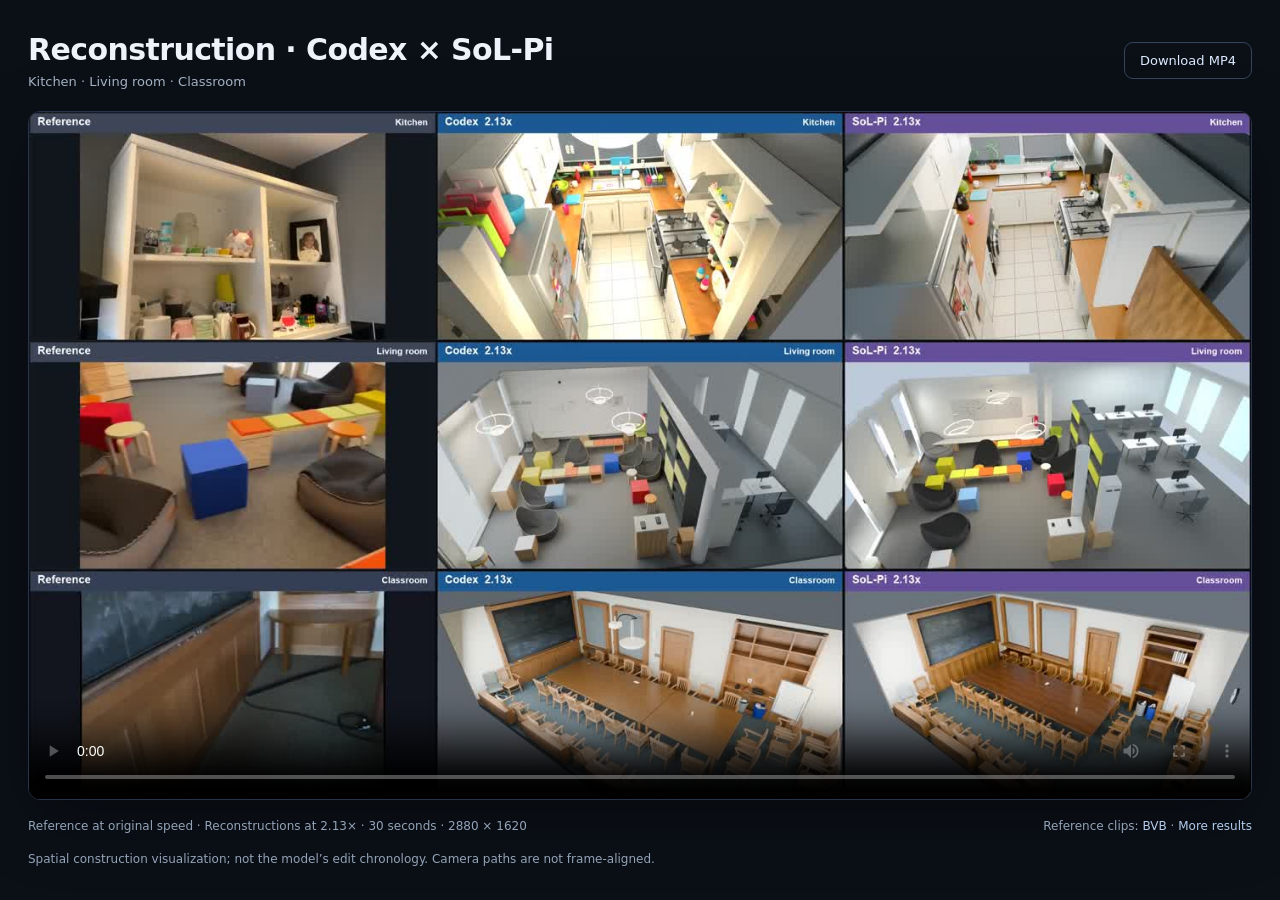
==== reconstruction/index.html @ 5b244b0e "Add standalone video reconstruction comparison page" ====
<!doctype html>
<html lang="en">
<head>
  <meta charset="utf-8">
  <meta name="viewport" content="width=device-width, initial-scale=1">
  <meta name="description" content="Three video-to-3D reconstruction scenes: reference video, Codex and SoL-Pi, playing together in a 30-second comparison.">
  <title>Reconstruction · Codex × SoL-Pi</title>
  <style>
    :root{color-scheme:dark;font-family:Inter,system-ui,-apple-system,BlinkMacSystemFont,"Segoe UI",sans-serif;background:#0b1017;color:#eef3fa}
    *{box-sizing:border-box}body{margin:0}main{max-width:1660px;margin:auto;padding:32px 28px 24px}
    header{display:flex;align-items:center;justify-content:space-between;gap:20px;margin-bottom:22px}
    h1{font-size:clamp(20px,2.6vw,30px);font-weight:550;letter-spacing:-.6px;margin:0}
    .subtitle{font-size:13px;color:#a4b1c2;margin:7px 0 0}.download{flex-shrink:0;display:inline-block;padding:10px 15px;border:1px solid #34445b;border-radius:9px;color:#dbeaff;text-decoration:none;font-size:13px}
    .download:hover{background:#1c2b40}a:focus-visible{outline:2px solid #9ec5ff;outline-offset:4px}
    .screen{overflow:hidden;border:1px solid #283449;border-radius:12px;background:#070a0f;box-shadow:0 20px 70px #0005}
    video{display:block;width:100%;aspect-ratio:16/9;background:#070a0f}
    footer{display:flex;justify-content:space-between;gap:12px;flex-wrap:wrap;margin-top:16px;font-size:12px;line-height:1.7;color:#93a3b8}footer a{color:#b3cced;text-decoration:none}
    @media(max-width:640px){main{padding:20px 12px}header{align-items:flex-start;gap:12px}.download{padding:8px 10px}.screen{border-radius:7px}}
  </style>
</head>
<body>
  <main>
    <header>
      <div><h1>Reconstruction · Codex × SoL-Pi</h1><p class="subtitle">Kitchen · Living room · Classroom</p></div>
      <a class="download" href="comparison.mp4" download="reconstruction-codex-solpi.mp4">Download MP4</a>
    </header>
    <div class="screen">
      <video controls playsinline preload="metadata" poster="poster.jpg" aria-label="Nine-panel reconstruction comparison: reference, Codex and SoL-Pi for kitchen, living room and classroom">
        <source src="comparison.mp4" type="video/mp4">
        Your browser does not support this video. <a href="comparison.mp4">Download it here.</a>
      </video>
    </div>
    <footer>
      <span>Reference at original speed · Reconstructions at 2.13× · 30 seconds · 2880 × 1620</span>
      <span>Reference clips: <a href="https://yoloytang.me/BVB/">BVB</a> · <a href="../">More results</a></span>
      <span>Spatial construction visualization; not the model’s edit chronology. Camera paths are not frame-aligned.</span>
    </footer>
  </main>
</body>
</html>
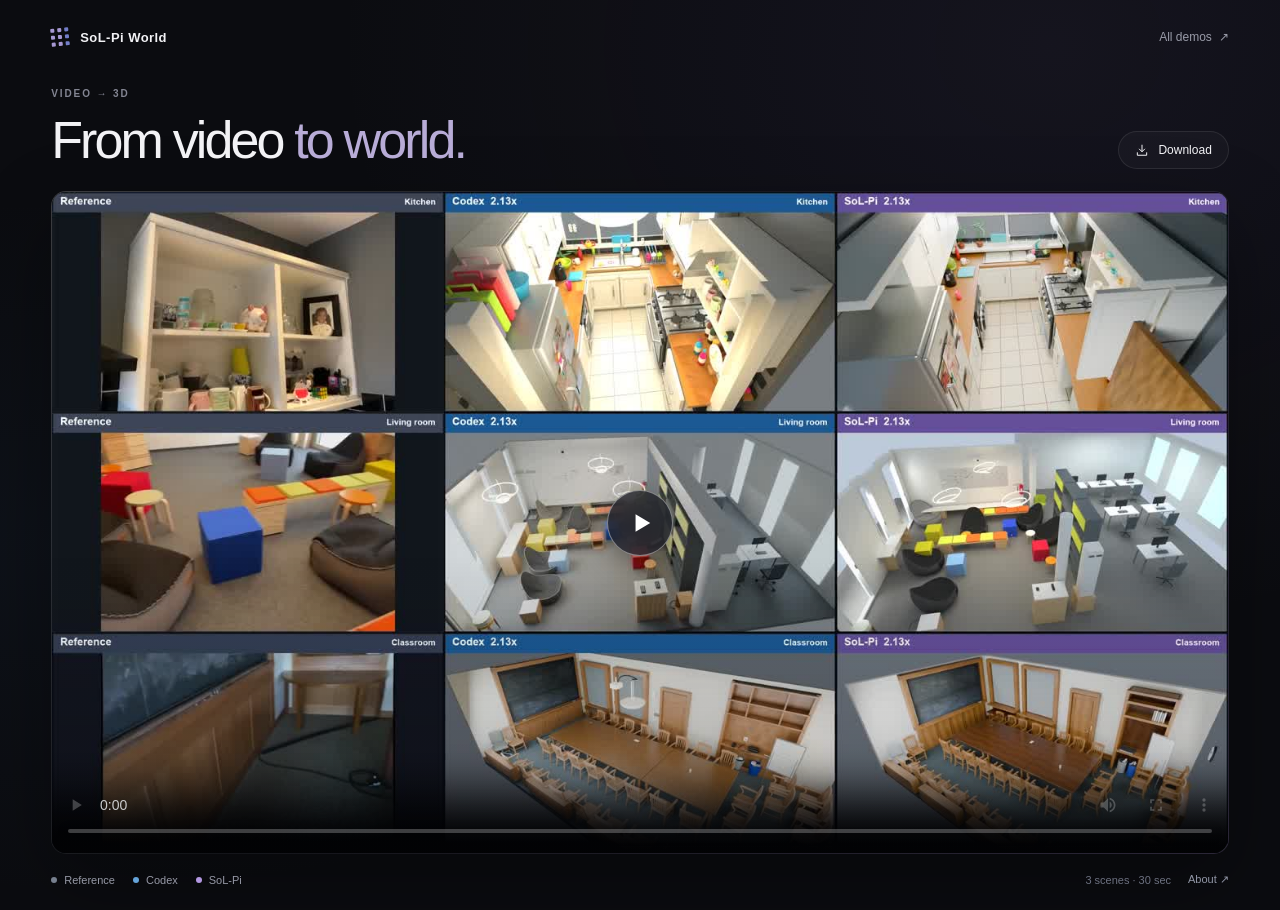
==== commit 24b8eb90: "Simplify reconstruction page with focused video presentation" ====
--- a/reconstruction/index.html
+++ b/reconstruction/index.html
@@ -1,40 +1,28 @@
 <!doctype html>
 <html lang="en">
 <head>
-  <meta charset="utf-8">
-  <meta name="viewport" content="width=device-width, initial-scale=1">
-  <meta name="description" content="Three video-to-3D reconstruction scenes: reference video, Codex and SoL-Pi, playing together in a 30-second comparison.">
-  <title>Reconstruction · Codex × SoL-Pi</title>
-  <style>
-    :root{color-scheme:dark;font-family:Inter,system-ui,-apple-system,BlinkMacSystemFont,"Segoe UI",sans-serif;background:#0b1017;color:#eef3fa}
-    *{box-sizing:border-box}body{margin:0}main{max-width:1660px;margin:auto;padding:32px 28px 24px}
-    header{display:flex;align-items:center;justify-content:space-between;gap:20px;margin-bottom:22px}
-    h1{font-size:clamp(20px,2.6vw,30px);font-weight:550;letter-spacing:-.6px;margin:0}
-    .subtitle{font-size:13px;color:#a4b1c2;margin:7px 0 0}.download{flex-shrink:0;display:inline-block;padding:10px 15px;border:1px solid #34445b;border-radius:9px;color:#dbeaff;text-decoration:none;font-size:13px}
-    .download:hover{background:#1c2b40}a:focus-visible{outline:2px solid #9ec5ff;outline-offset:4px}
-    .screen{overflow:hidden;border:1px solid #283449;border-radius:12px;background:#070a0f;box-shadow:0 20px 70px #0005}
-    video{display:block;width:100%;aspect-ratio:16/9;background:#070a0f}
-    footer{display:flex;justify-content:space-between;gap:12px;flex-wrap:wrap;margin-top:16px;font-size:12px;line-height:1.7;color:#93a3b8}footer a{color:#b3cced;text-decoration:none}
-    @media(max-width:640px){main{padding:20px 12px}header{align-items:flex-start;gap:12px}.download{padding:8px 10px}.screen{border-radius:7px}}
-  </style>
+<meta charset="utf-8">
+<meta name="viewport" content="width=device-width,initial-scale=1">
+<meta name="description" content="From video to world. Three scenes reconstructed with Codex and SoL-Pi.">
+<meta name="theme-color" content="#0b0c10">
+<title>Reconstruction · SoL-Pi World</title>
+<style>
+:root{color-scheme:dark;font-family:Inter,-apple-system,BlinkMacSystemFont,"Segoe UI",sans-serif;background:#0b0c10;color:#f2f2f5}*{box-sizing:border-box}body{margin:0;background:radial-gradient(ellipse at 82% 5%,#6554931c,transparent 48%),radial-gradient(ellipse at 5% 60%,#284a7117,transparent 45%);min-height:100vh}a{color:inherit;text-decoration:none}button{font:inherit}main{max-width:1480px;margin:auto;padding:28px 4vw 24px}.nav{display:flex;align-items:center;justify-content:space-between;margin-bottom:42px}.brand{display:flex;align-items:center;gap:11px;font-size:13px;font-weight:600;letter-spacing:.035em}.mark{display:grid;grid-template-columns:repeat(3,4px);gap:3px;transform:rotate(-6deg)}.mark i{height:4px;border-radius:1px;background:#a798d3}.mark i:nth-child(3n){background:#737ec9}.nav-link{display:flex;align-items:center;gap:7px;color:#999ba8;font-size:12px}.nav-link:hover{color:#fff}.intro{display:flex;align-items:flex-end;justify-content:space-between;gap:20px;margin-bottom:22px}h1{font-size:clamp(29px,4.3vw,52px);line-height:1.1;letter-spacing:-.055em;font-weight:500;margin:0}h1 span{color:#b8acd7}.eyebrow{font-size:10px;font-weight:600;letter-spacing:.19em;color:#838592;margin-bottom:13px}.download{display:inline-flex;align-items:center;gap:9px;background:#ffffff07;border:1px solid #ffffff17;border-radius:99px;padding:11px 16px;font-size:12px;white-space:nowrap;transition:background .2s,border-color .2s}.download:hover{background:#ffffff10;border-color:#ffffff40}.download svg{width:14px;height:14px}.frame{padding:1px;border-radius:15px;background:linear-gradient(130deg,#ffffff32,#ffffff08 40%,#a48acd35);box-shadow:0 28px 80px #0005}.screen{position:relative;border-radius:14px;overflow:hidden;background:#080a0e}video{display:block;width:100%;aspect-ratio:16/9}.play{position:absolute;inset:0;display:grid;place-items:center;width:100%;border:0;color:white;cursor:pointer;background:linear-gradient(0deg,#07091140,transparent 45%);transition:opacity .2s}.play[hidden]{display:none}.play span{display:grid;place-items:center;width:66px;height:66px;border-radius:50%;border:1px solid #ffffff66;background:#141621bd;box-shadow:0 8px 30px #0006;backdrop-filter:blur(12px);transition:transform .2s,background .2s}.play:hover span{transform:scale(1.08);background:#625079df}.play svg{width:22px;margin-left:4px}.meta{display:flex;align-items:center;justify-content:space-between;gap:14px;margin-top:19px;font-size:11px;color:#9699a6}.legend{display:flex;gap:18px;align-items:center}.legend span{display:flex;align-items:center;gap:7px}.dot{height:6px;width:6px;border-radius:50%;background:#77808f}.dot.blue{background:#65a4da}.dot.purple{background:#b398e2}.right{display:flex;align-items:center;gap:17px}.duration{color:#6c7180;font-variant-numeric:tabular-nums}.info{position:relative}summary{list-style:none;cursor:pointer;color:#9196a6}summary::-webkit-details-marker{display:none}summary:hover{color:#ddd}.note{position:absolute;right:0;bottom:29px;width:min(320px,80vw);padding:17px 19px;border:1px solid #373543;border-radius:12px;background:#191a23;box-shadow:0 12px 35px #0006;line-height:1.75;color:#b6b8c5;z-index:2}.note p{margin:0 0 9px}.note a{color:#c4b1f0}.note p:last-child{margin-bottom:0}:focus-visible{outline:2px solid #bcade8;outline-offset:5px}@media(max-width:600px){main{padding:22px 16px}.nav{margin-bottom:32px}.intro{align-items:center;gap:12px}h1{font-size:32px}.eyebrow{font-size:9px}.download{padding:10px}.download .label{display:none}.frame{border-radius:10px}.screen{border-radius:9px}.play span{width:48px;height:48px}.play svg{width:17px}.legend{gap:12px}.right{gap:12px}.meta{font-size:10px}.duration{display:none}}@media(prefers-reduced-motion:reduce){*{transition:none!important}}
+</style>
 </head>
 <body>
-  <main>
-    <header>
-      <div><h1>Reconstruction · Codex × SoL-Pi</h1><p class="subtitle">Kitchen · Living room · Classroom</p></div>
-      <a class="download" href="comparison.mp4" download="reconstruction-codex-solpi.mp4">Download MP4</a>
-    </header>
-    <div class="screen">
-      <video controls playsinline preload="metadata" poster="poster.jpg" aria-label="Nine-panel reconstruction comparison: reference, Codex and SoL-Pi for kitchen, living room and classroom">
-        <source src="comparison.mp4" type="video/mp4">
-        Your browser does not support this video. <a href="comparison.mp4">Download it here.</a>
-      </video>
-    </div>
-    <footer>
-      <span>Reference at original speed · Reconstructions at 2.13× · 30 seconds · 2880 × 1620</span>
-      <span>Reference clips: <a href="https://yoloytang.me/BVB/">BVB</a> · <a href="../">More results</a></span>
-      <span>Spatial construction visualization; not the model’s edit chronology. Camera paths are not frame-aligned.</span>
-    </footer>
-  </main>
+<main>
+<nav class="nav" aria-label="Site"><a class="brand" href="../"><span class="mark" aria-hidden="true"><i></i><i></i><i></i><i></i><i></i><i></i><i></i><i></i><i></i></span>SoL-Pi World</a><a class="nav-link" href="../">All demos <span aria-hidden="true">↗</span></a></nav>
+<header class="intro"><div><div class="eyebrow">VIDEO → 3D</div><h1>From video <span>to world.</span></h1></div><a class="download" href="comparison.mp4" download="reconstruction-codex-solpi.mp4" aria-label="Download comparison video"><svg viewBox="0 0 24 24" fill="none" stroke="currentColor" stroke-width="1.7" aria-hidden="true"><path d="M12 3v12m-5-5 5 5 5-5M4 16v5h16v-5"/></svg><span class="label">Download</span></a></header>
+<div class="frame"><div class="screen"><video id="film" controls playsinline preload="metadata" poster="poster.jpg" aria-label="Kitchen, living room and classroom: reference, Codex and SoL-Pi"><source src="comparison.mp4" type="video/mp4"><a href="comparison.mp4">Download video</a></video><button class="play" id="play" type="button" hidden aria-label="Play comparison"><span><svg viewBox="0 0 24 24" fill="currentColor" aria-hidden="true"><path d="M5 2.5v19l16-9.5z"/></svg></span></button></div></div>
+<footer class="meta"><div class="legend" aria-label="Comparison methods"><span><i class="dot" aria-hidden="true"></i>Reference</span><span><i class="dot blue" aria-hidden="true"></i>Codex</span><span><i class="dot purple" aria-hidden="true"></i>SoL-Pi</span></div><div class="right"><span class="duration">3 scenes · 30 sec</span><details class="info"><summary>About ↗</summary><div class="note"><p>Kitchen, living room, classroom.</p><p>Reference at original speed. Both reconstructions at 2.13×. Spatial construction visualization, not model edit chronology; camera paths differ.</p><p>Reference videos: <a href="https://yoloytang.me/BVB/">BVB</a></p></div></details></div></footer>
+</main>
+<script>
+const film=document.getElementById('film'),play=document.getElementById('play');
+play.hidden=false;
+play.addEventListener('click',async()=>{try{await film.play();play.hidden=true}catch{play.hidden=true;film.controls=true}});
+film.addEventListener('play',()=>play.hidden=true);
+film.addEventListener('ended',()=>play.hidden=false);
+</script>
 </body>
 </html>
